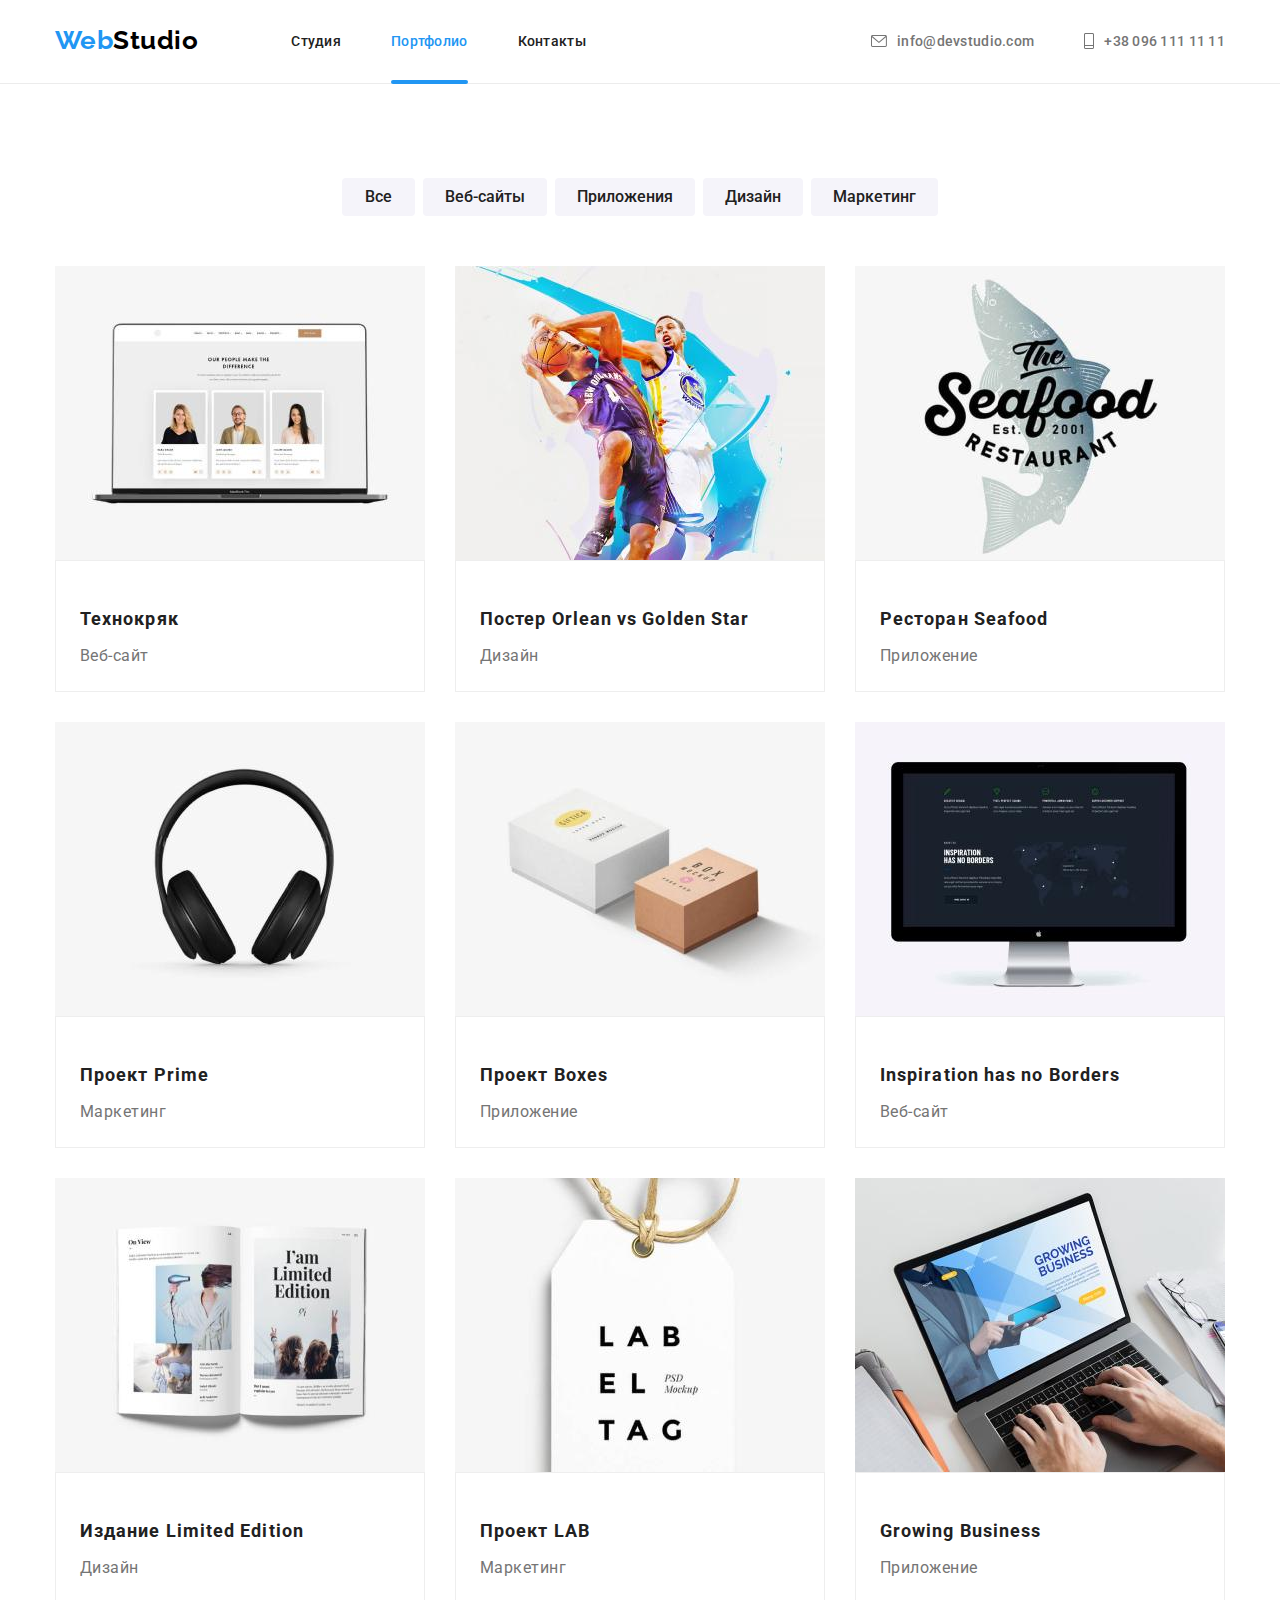
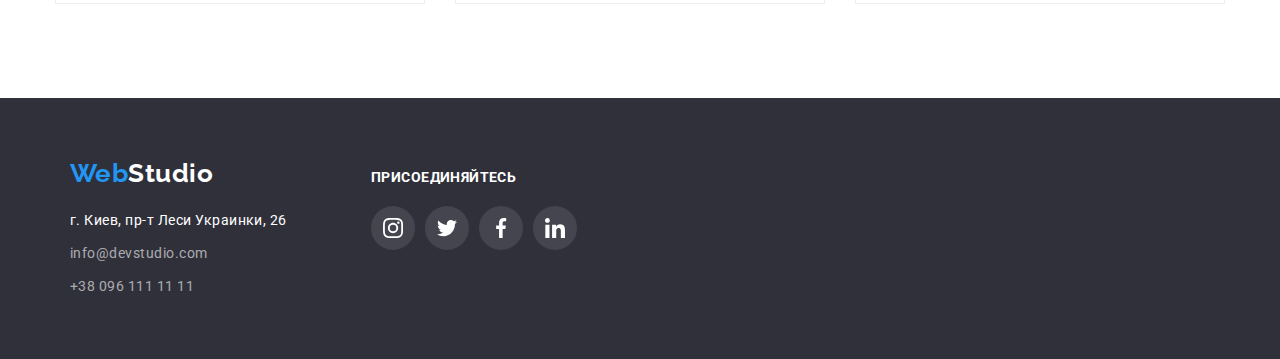
==== portfolio.html @ bbfd522a "добавила модалку" ====
<!DOCTYPE html>
<html lang="ru">

<head>
    <meta charset="UTF-8">
    <meta http-equiv="X-UA-Compatible" content="IE=edge">
    <meta name="viewport" content="width=device-width, initial-scale=1.0">
    <title>Портфолио</title>
    <link rel="preconnect" href="https://fonts.googleapis.com">
    <link rel="preconnect" href="https://fonts.gstatic.com" crossorigin>
    <link
        href="https://fonts.googleapis.com/css2?family=Raleway:wght@700&family=Roboto:wght@400;500;700;900&display=swap"
        rel="stylesheet">
        <link rel="stylesheet" href="https://cdnjs.cloudflare.com/ajax/libs/modern-normalize/1.1.0/modern-normalize.min.css">
    <link rel="stylesheet" href="./css/styles.css">
</head>

<body>
    <!--Шапка сайта-->
    <header>
        <div class="container flex-block">
            <nav class="flex-block">
                <a class="header-logo link" href="index.html">Web<span class="header-logo-half">Studio</span></a>
                <ul class="header-list">
                    <li class="header-item"><a href="./index.html" class="header-link link accent">Студия</a>
                    </li>
                    <li class="header-item"><a href="./portfolio.html" class="header-link link accent current">Портфолио</a>
                    </li>
                    <li class="header-item"><a href="" class="header-link link accent">Контакты</a></li>
                </ul>
            </nav>

            <ul class="header-contacts flex-block">
                <li class="header-item">
                    <a href="mailto:info@devstudio.com" class="contact-mail link accent">
                        <svg class="icon-mail"> 
                            <use href="./images/icons.svg#icon-mail"></use> 
                        </svg> info@devstudio.com
                    </a>
                </li>
                <li class="header-item">
                    <a href="tel:+380961111111" class="contact-phone link accent">
                        <svg class="icon-phone">
                            <use href="./images/icons.svg#icon-phone"></use>
                        </svg>
                        +38 096 111 11 11
                    </a>
                </li>
            </ul>
        </div>
    </header>

    <!--Проекты-->
    <section class="section">
        <div class="container">
            <h1 class="visually-hidden">Проекты</h1>
                <ul class="filters-list">
                    <li class="filter-item"><button class="filter-btn button" type="button">Все</button></li>
                    <li class="filter-item"><button class="filter-btn button" type="button">Веб-сайты</button></li>
                    <li class="filter-item"><button class="filter-btn button" type="button">Приложения</button></li>
                    <li class="filter-item"><button class="filter-btn button" type="button">Дизайн</button></li>
                    <li class="filter-item"><button class="filter-btn button" type="button">Маркетинг</button></li>
                </ul>

                <ul class="project-list">
                    <li class="project-item">
                        <article class="card">
                            <a href="" class="image link">
                                <div class="card-thumb">
                                    <img src="./images/project-1.jpg" alt="ноутбук с карточками на экране" width="370" height="294">
                                    <p class="card-description">Технокряк это современная площадка распространения коронавируса. Компании используют эту платформу для цифрового шпионажа и атак на защищённые сервера конкурентов.</p>
                                </div>
                                <div class="card-content">
                                    <h2 class="project-title">Технокряк</h2>
                                    <p class="project-text">Веб-сайт</p>
                                </div>
                            </a>
                        </article>
                    </li>
                    <li class="project-item">
                        <article class="card">
                            <a href="" class="image link">
                                <div class="card-thumb">
                                    <img src="./images/project-2.jpg" alt="баскетболисты борятся за мяч" width="370" height="294">
                                    <p class="card-description">Технокряк это современная площадка распространения коронавируса. Компании используют эту платформу для цифрового шпионажа и атак на защищённые сервера конкурентов.</p>
                                </div>
                                <div class="card-content">
                                    <h2 class="project-title">Постер <span lang="en"> Orlean vs Golden Star </span> </h2>
                                    <p class="project-text">Дизайн</p>
                                </div>
                            </a>
                        </article>
                    </li>
                    <li class="project-item">
                        <article class="card">
                            <a href="" class="image link">
                                <div class="card-thumb">
                                    <img src="./images/project-3.jpg" alt="рыба и название ресторана Seafood" width="370"
                                    height="294">
                                    <p class="card-description">Технокряк это современная площадка распространения коронавируса. Компании используют эту платформу для цифрового шпионажа и атак на защищённые сервера конкурентов.</p>
                                </div>
                                <div class="card-content">    
                                    <h2 class="project-title">Ресторан <span lang="en"> Seafood</span></h2>
                                    <p class="project-text">Приложение</p>                          
                                </div>
                            </a>
                            </article>
                    </li>
                    <li class="project-item">
                        <article class="card">
                            <a href="" class="image link">
                                <div class="card-thumb">
                                    <img src="./images/project-4.jpg" alt="наушники" width="370" height="294">
                                    <p class="card-description">Технокряк это современная площадка распространения коронавируса. Компании используют эту платформу для цифрового шпионажа и атак на защищённые сервера конкурентов.</p>
                                </div>
                                <div class="card-content">
                                    <h2 class="project-title">Проект <span lang="en"> Prime </span> </h2>
                                    <p class="project-text">Маркетинг</p>
                                </div>
                            </a>
                        </article>
                    </li>
                    <li class="project-item">
                        <article class="card">
                            <a href="" class="image link">
                                <div class="card-thumb">
                                    <img src="./images/project-5.jpg" alt="белая и коричневая коробки" width="370" height="294">
                                    <p class="card-description">Технокряк это современная площадка распространения коронавируса. Компании используют эту платформу для цифрового шпионажа и атак на защищённые сервера конкурентов.</p>    
                                </div>
                                <div class="card-content">
                                    <h2 class="project-title">Проект <span lang="en"> Boxes </span></h2>
                                    <p class="project-text">Приложение</p>   
                                </div>
                            </a>
                        </article>
                    </li>
                    <li class="project-item">
                        <article class="card">
                            <a href="" class="image link">
                                <div class="card-thumb">
                                    <img src="./images/project-6.jpg" alt="веб-сайт на экране монитора" width="370" height="294">
                                    <p class="card-description">Технокряк это современная площадка распространения коронавируса. Компании используют эту платформу для цифрового шпионажа и атак на защищённые сервера конкурентов.</p>
                                </div>
                                <div class="card-content">
                                    <h2 class="project-title"> <span lang="en"> Inspiration has no Borders </span></h2>
                                    <p class="project-text">Веб-сайт</p>
                                </div>
                            </a>
                        </article>
                    </li>
                    <li class="project-item">
                        <article class="card">
                            <a href="" class="image link">
                                <div class="card-thumb">
                                    <img src="./images/project-7.jpg" alt="раскрытый журнал" width="370" height="294">
                                    <p class="card-description">Технокряк это современная площадка распространения коронавируса. Компании используют эту платформу для цифрового шпионажа и атак на защищённые сервера конкурентов.</p>
                                </div>
                                <div class="card-content">
                                    <h2 class="project-title">Издание <span lang="en"> Limited Edition</span></h2>
                                    <p class="project-text">Дизайн</p>
                                </div>
                            </a>
                        </article>
                    </li>
                    <li class="project-item">
                        <article class="card">
                            <a href="" class="image link">
                                <div class="card-thumb">
                                    <img src="./images/project-8.jpg" alt="бирка с надписью Lab El Tag" width="370" height="294">
                                    <p class="card-description">Технокряк это современная площадка распространения коронавируса. Компании используют эту платформу для цифрового шпионажа и атак на защищённые сервера конкурентов.</p>
                                </div>
                                <div class="card-content">
                                    <h2 class="project-title">Проект <span lang="en"> LAB </span></h2>
                                    <p class="project-text">Маркетинг</p>
                                </div>
                            </a>
                        </article>
                    </li>
                    <li class="project-item">
                        <article class="card">
                            <a href="" class="image link">
                                <div class="card-thumb">
                                    <img src="./images/project-9.jpg" alt="надпись Growing Business на экране ноутбука" width="370"
                                    height="294">
                                    <p class="card-description">Технокряк это современная площадка распространения коронавируса. Компании используют эту платформу для цифрового шпионажа и атак на защищённые сервера конкурентов.</p>
                                </div>
                                <div class="card-content">
                                    <h2 class="project-title"><span lang="en"> Growing Business </span></h2>
                                    <p class="project-text">Приложение</p>                         
                                </div>
                            </a>
                            </article>
                    </li>
                </ul>
        </div>
    </section>

    <!--Футер-->
        <!--Футер-->
    <footer class="footer">
        <div class="container aside">
            <div class="container-address">
            <a class="footer-logo link" href="index.html">Web<span class="footer-logo-half">Studio</span></a>
            <address class="footer-address">
                <ul class="footer-list list">
                    <li class="footer-item">
                        <a class="footer-address-text link accent" href="https://goo.gl/maps/qQojJzQmNNbWee9i7"
                            target="_blank" rel="noopener noreferrer">г. Киев, пр-т Леси Украинки, 26</a>
                    </li>
                    <li class="footer-item"><a class="footer-item-link link accent"
                            href="mailto:info@devstudio.com">info@devstudio.com</a></li>
                    <li class="footer-item"><a class="footer-item-link link accent" href="tel:+380961111111">+38 096 111
                            11
                            11</a></li>
                </ul>
            </address>
            </div>
            <div class="footer-links">
                <h2 class="footer-title">присоединяйтесь</h2>
                <ul class="footer-links-list">
                    <li class="footer-links-item">
                        <a href="" class="footer-icons">
                            <svg class="footer-links-icon">
                                <use href="./images/icons.svg#icon-instagram">                        </use>
                            </svg>
                        </a>
                    </li>
                    <li class="footer-links-item">
                        <a href="" class="footer-icons">
                            <svg class="footer-links-icon">
                                <use href="./images/icons.svg#icon-twitter">                        </use>
                            </svg>
                        </a>
                    </li>
                    <li class="footer-links-item">
                        <a href="" class="footer-icons">
                            <svg class="footer-links-icon">
                                <use href="./images/icons.svg#icon-facebook">                        </use>
                            </svg>
                        </a>
                    </li>
                    <li class="footer-links-item">
                        <a href="" class="footer-icons">
                            <svg class="footer-links-icon">
                                <use href="./images/icons.svg#icon-linkedin">                        </use>
                            </svg>
                        </a>
                    </li>
                </ul>
            </div>
        </div>
    </footer>

</body>

</html>
---- css/styles.css ----
:root {
  --current-text-color: #757575;
  --current-title-color: #212121;
  --current-white-color: #ffffff;
  --current-black-color: #000000;
  --accent-color: #2196f3;
  --first-bg-color: #2f303a;
  --second-bg-color: #f5f4fa;
  --current-icon-color: #afb1b8;
  --footer-link-color: rgba(255, 255, 255, 0.6);
  --card-set-gap: 30px;
}

body {
  font-family: Roboto, sans-serif;
  letter-spacing: 0.03em;
  color: var(--current-text-color);
  background-color: var(--current-white-color);
}

h1,
h2,
h3,
p {
  margin: 0px;
}

img {
  display: block;
  max-width: 100%;
  height: auto;
}

ul {
  padding: 0px;
  margin: 0px;
  list-style-type: none;
}

.link {
  text-decoration: none;
  color: var(--current-text-color);
}

.container {
  width: 1200px;
  padding-left: 15px;
  padding-right: 15px;
  margin: 0 auto;
}

.visually-hidden {
  position: absolute;
  white-space: nowrap;
  width: 1px;
  height: 1px;
  overflow: hidden;
  border: 0;
  padding: 0;
  clip: rect(0 0 0 0);
  clip-path: inset(50%);
  margin: -1px;
}

.section {
  padding: 94px 0px;
}


/*------------------------------header-------------------------------*/
header {
  border-bottom: 1px solid #ececec;
}

.nav-main {
  background-color: var(--current-white-color);
}

.flex-block {
  display: flex;
  align-items: center;
}

.header-logo {
  padding-top: 24px;
  padding-bottom: 25px;
  
  font-family: Raleway;
  font-weight: 700;
  font-size: 26px;
  line-height: 1.19;
  color: var(--accent-color);
}

.header-logo-half {
  color: var(--current-black-color);
}

.header-list {
  display: flex;
  margin-left: 93px;
}

.header-link {
  display: flex;
  align-items: center;
  padding-top: 32px;
  padding-bottom: 32px;

  font-weight: 500;
  font-size: 14px;
  line-height: 1.33;
  letter-spacing: 0.02em;
  color: var(--current-title-color);

  transition-property: color;
  transition-duration: 250ms;
  transition-timing-function: cubic-bezier(0.4, 0, 0.2, 1);
}

.accent:hover,
.accent:focus {
  color: var(--accent-color);
}

.current::after {
  content: "";
  width: 100%;
  height: 4px;
  border-radius: 2px;
  background-color: var(--accent-color);
  position: absolute;
  left: 0;
  bottom: -1px;
  
}

.current {
  color: var(--accent-color);
}

.header-list .header-item + .header-item {
  margin-left: 50px;
}

.header-contacts {
  margin-left: auto;
}

.header-item {
  position: relative;

  font-weight: 500;
  font-size: 14px;
  line-height: 1.33;
  letter-spacing: 0.02em;
}

.header-contacts .header-item:not(:last-child) {
  margin-right: 50px;
}

.contact-mail,
.contact-phone {
  display: flex;
  align-items: center;
  padding-top: 32px;
  padding-bottom: 32px;

  transition-property: color;
  transition-duration: 250ms;
  transition-timing-function: cubic-bezier(0.4, 0, 0.2, 1);
}


.icon-mail {
  width: 16px;
  height: 12px;
}

.icon-phone {
  width: 10px;
  height: 16px;
}

.icon-mail,
.icon-phone {
  margin-right: 10px;
  fill: currentColor;
}


/*-----------------------------hero-------------------*/
.hero {
  max-width: 1600px;
  padding-top: 200px;
  padding-bottom: 200px;
  margin-left: auto;
  margin-right: auto;

  background-color: var(--first-bg-color);
  background-image: linear-gradient(to right,
    rgba(47, 48, 58, 0.4),
    rgba(47, 48, 58, 0.4)),
  url(../images/img-hero.jpg);
  background-repeat: no-repeat;
  background-position: center;
  background-size: cover;
}

.hero-title {
  width: 696px;
  margin-left: auto;
  margin-right: auto;
  margin-bottom: 30px;
  padding: 0px;

  font-weight: 900;
  font-size: 44px;
  line-height: 1.36;
  text-align: center;
  letter-spacing: 0.06em;
  text-transform: uppercase;
  color: var(--current-white-color);
}

.hero-btn {
  border-radius: 4px;
  border: transparent;
  padding: 10px 32px;
  margin-left: auto;
  margin-right: auto;
  min-width: 200px;

  font-weight: 700;
  font-size: 16px;
  line-height: 1.87;
  display: flex;
  align-items: center;
  text-align: center;
  letter-spacing: 0.06em;
  color: var(--current-white-color);
  background-color: var(--accent-color);

  transition-property: color,
  background-color,
  box-shadow;
  transition-duration: 250ms;
  transition-timing-function: cubic-bezier(0.4, 0, 0.2, 1);


}

.backdrop {
  position: fixed;
  top: 0;
  left: 0;
  width: 100%;
  height: 100%;

  background-color: rgba(0, 0, 0, 0.2);
  
  opacity: 1;
  z-index: 1  ;

  transition: opacity 250ms cubic-bezier(0.4, 0, 0.2, 1);
}

.backdrop.is-hidden {
  visibility: hidden;
  pointer-events: none;
}

.backdrop.is-hidden .modal{
transform: translate(-50%, -50%) scale(0.9);
}

.modal {
  position: absolute;
  top: 50%;
  left: 50%;
  
  min-width: 528px;
  min-height: 581px;
  padding: 40px;

  box-shadow: 0px 1px 3px rgba(0, 0, 0, 0.12),
  0px 1px 1px rgba(0, 0, 0, 0.14),
  0px 2px 1px rgba(0, 0, 0, 0.2);
  border-radius: 4px;

  transform: translate(-50%, -50%) scale(1);
  background-color: var(--current-white-color);
  transition: 250ms cubic-bezier(0.4, 0, 0.2, 1);
}

.button:hover,
.button:focus {
  cursor: pointer;
  color: var(--current-white-color);
  background-color: var(--accent-color);
  box-shadow: 0px 3px 1px rgba(0, 0, 0, 0.1),
  0px 1px 2px rgba(0, 0, 0, 0.08),
  0px 2px 2px rgba(0, 0, 0, 0.12);
}


.close-btn {
  position: absolute;
  top: 8px;
  right: 8px;
  display: flex;
  align-items: center;
  justify-content: center;
  width: 30px;
  height: 30px;
  padding: 0;
  border-radius: 50%;
  border: 1px solid rgba(0, 0, 0, 0.1);
  

  background-color: var(--current-white-color);

  transition-property: color,
  background-color,
  box-shadow;
  transition-duration: 250ms;
  transition-timing-function: cubic-bezier(0.4, 0, 0.2, 1);
}

.close-icon {
  height: 18px;
  width: 18px;
  fill: var(--current-black-color);
}

.form {
  width: 528px;
  outline: 10px solid tomato;
  margin-left: auto;
  margin-right: auto;
  
}

.form-title {
  font-style: 700;
  font-size: 20px;
  line-height: 1.15;
  align-items: center;
  letter-spacing: 0.03em;
  color: var(--current-black-color);
}

.form-group {
  display: flex;
  flex-direction: column;
  outline: 1px solid blue;
 
}
/*------------------------------features-----------------------*/
.features-list {
  display: flex;
}

.features-item {
  width: 270px;
}

.features-item + .features-item {
  margin-left: 30px;
}

.features-item-title {
  margin-bottom: 10px;
  padding: 0px;
  margin-top: 30px;
  font-weight: 700;
  font-size: 14px;
  line-height: 1.14;
  text-transform: uppercase;
  color: var(--current-title-color);
}

.features-text {
  padding: 0px;
  font-size: 14px;
  line-height: 1.71;
  color: var(--current-text-color);
}

.features-thumb {
  display: flex;
  width: 100%;
  min-height: 120px;
  justify-content: center;

  margin-bottom: 30px;

  align-items: center;

  border-radius: 4px;
  background-color: var(--second-bg-color);
}

.features-icon {
  width: 70px;
  height: 70px;
}
/*------------------------------about-----------------------*/
.about-section {
  padding-bottom: 0px;
}

.about-list {
  display: flex;
  margin-left: -30px;
  margin-top: 50px;
}

.about-item {
  position: relative;

  margin-left: 30px;
  margin-bottom: 0px;
}

.imege-title {
  position: absolute;
  left: 0;
  bottom: 0;

  display: flex;
  align-items: center;
  justify-content: center;
  width: 100%;
  height: 70px;

  font-weight: 700;
  font-size: 14px;
  line-height: 1.14;
  text-align: center;
  vertical-align: top;
  letter-spacing: 0.03em;

  color: var(--current-white-color);
  background-color: rgba(47, 48, 58, 0.8)
  
}

.about-title {
  margin: 0px;
  padding: 0px;
  font-weight: 700;
  font-size: 36px;
  line-height: 1.17;
  text-align: center;
  color: var(--current-title-color);
}

/*------------------------------team-----------------------*/
.team {
  background-color: var(--second-bg-color);
}

.thumb {
  padding-top: 30px;
  padding-bottom: 30px;
  background-color: var(--current-white-color);
  box-shadow: 0px 1px 3px rgba(0, 0, 0, 0.12), 0px 1px 1px rgba(0, 0, 0, 0.14),
    0px 2px 1px rgba(0, 0, 0, 0.2);
  border-radius: 0px 0px 4px 4px;
}

.team-title {
  margin-bottom: 50px;
  padding: 0px;
  font-weight: 700;
  font-size: 36px;
  line-height: 1.17;
  text-align: center;
  color: var(--current-title-color);
}

.team-list {
  display: flex;
  margin-left: auto;
  margin-right: auto;
}

.team-list .team-item:not(:first-child) {
  margin-left: 30px;
}

.team-name {
  font-weight: 500;
  font-size: 16px;
  line-height: 1.19;
  text-align: center;
  color: var(--current-title-color);
}

.team-position {
  margin-top: 10px;
  font-size: 16px;
  line-height: 1.19;
  text-align: center;
  color: var(--current-text-color);
}

.team-links {
  display: flex;
  margin-top: 16px;
  align-items: center;
  justify-content: center;
}


.team-links-item + .team-links-item {
  margin-left: 10px;
}

.team-icons {
  display: flex;
  align-items: center;
  justify-content: center;
  height: 44px;
  width: 44px;
  border-radius: 50%;
  color: var(--current-icon-color);

  transition-property: background-color, color;
  transition-duration: 250ms;
  transition-timing-function: cubic-bezier(0.4, 0, 0.2, 1);
}

.team-links-icon {
  width: 20px;
  height: 20px;
  fill: currentColor;
}

.team-icons:hover,
.team-icons:focus {
  background-color: var(--accent-color);
  color: var(--current-white-color);
}

/*------------------------------clients-----------------------*/
.clients-list {
  display: flex;
  margin-top: 50px;
}

.clients-title {
  font-weight: 700;
  font-size: 36px;
  line-height: 42px;
  text-align: center;
  letter-spacing: 0.03em;
  color: var(--current-black-color);
}

.clients-logo {
  display: flex;
  width: 170px;
  height: 92px;
  justify-content: center;
  align-items: center;
  color: var(--current-icon-color);

  border: 1px solid var(--current-icon-color);
  border-radius: 4px;

  transition-property: border, color;
  transition-duration: 250ms;
  transition-timing-function: cubic-bezier(0.4, 0, 0.2, 1);
}


.clients-icon {
  width: 106px;
  height: 60px;
  fill: currentColor;
}

.clients-logo:hover,
.clients-logo:focus {
  color: var(--accent-color);
  border: 1px solid var(--accent-color);
}

.clients-item + .clients-item {
  margin-left: 30px;
}

/*------------------------------projects-----------------------*/
.filters-list {
  display: flex;
  justify-content: center;
  margin-bottom: 50px;
  align-items: center;
  text-align: left;
}

.filters-list .filter-item:not(:last-child) {
  margin-right: 8px;
}

.project-list {
  display: flex;
  flex-wrap: wrap;
  align-items: center;
  margin-left: calc(-1 * var(--card-set-gap));
  margin-top: calc(-1 * var(--card-set-gap));
}

.filter-btn {
  font-family: inherit;
  font-style: inherit;
  font-weight: 500;
  font-size: 16px;
  line-height: 1.62;
  text-align: center;
  color: var(--current-title-color);
  background-color: var(--second-bg-color);

  border: 0;
  border-radius: 4px;
  min-width: 73px;
  height: 38px;
  padding: 6px 22px;

  transition-property: color,
  background-color,
  box-shadow;
  transition-duration: 250ms;
  transition-timing-function: cubic-bezier(0.4, 0, 0.2, 1);
}

.card-thumb {
  display: flex;
  position: relative;
  width: 370px;
  height: 294px;

  overflow: hidden;
}

.project-item {
  flex-basis: calc(100% / 3 - var(--card-set-gap));
  margin-left: var(--card-set-gap);
  margin-top: var(--card-set-gap);
  cursor: pointer;
}

.card-description {
  position: absolute;

  display: flex;
  align-items: center;
  justify-content: center;
  padding: 63px 24px; 

  width: 100%;
  height: 100%;

  font-size: 18px;
  line-height: 1.33;
  letter-spacing: 0.03em;
  text-align: left;

  opacity: 0;
  background-color: rgba(33, 150, 243, 0.9);
  color: var(--current-white-color);

  transform: translateY(100%);

  transition-property: transform, opacity;
  transition-duration: 250ms;
  transition-timing-function: cubic-bezier(0.4, 0, 0.2, 1);
}

.image:hover .card-description,
.image:focus .card-description {
  transform: translateY(0);
  opacity: 1;
}

.image{
  display: block;

  transition-property: box-shadow;
  transition-duration: 250ms;
  transition-timing-function: cubic-bezier(0.4, 0, 0.2, 1);
}

.image:hover,
.image:focus {
  box-shadow: 0px 1px 1px rgba(0, 0, 0, 0.12),
  0px 4px 4px rgba(0, 0, 0, 0.06),
  1px 4px 6px rgba(0, 0, 0, 0.16);
}

.card-content {
  padding-right: 24px;
  padding-left: 24px;
  padding-top: 20px;
  padding-bottom: 20px;
  border: 1px solid #eeeeee;
  box-sizing: border-box;
}

.project-title {
  padding-top: 20px;
  padding-bottom: 4px;
  font-weight: 700;
  font-size: 18px;
  line-height: 2;
  letter-spacing: 0.06em;
  color: var(--current-title-color);
}

.project-text {
  font-size: 16px;
  line-height: 1.88;
  color: var(--current-text-color);
}

/*------------------------------footer-----------------------*/

.footer {
  max-width: 1600px;
  margin: auto;
  padding-top: 60px;
  padding-bottom: 60px;
  background-color: var(--first-bg-color);
}

.aside {
  display: flex;
  align-items: baseline;
}

.footer-logo {
  font-family: Raleway;
  font-weight: 700;
  font-size: 26px;
  line-height: 1.19;
  color: var(--accent-color);
}

.footer-address {
  margin-top: 20px;
  font-style: normal;
}

.footer-logo-half {
  color: var(--current-white-color);
}

.footer-address-text {
  font-size: 14px;
  line-height: 1.71;
  color: var(--current-white-color);

  transition-property: color;
  transition-duration: 250ms;
  transition-timing-function: cubic-bezier(0.4, 0, 0.2, 1);
}

.footer-item-link {
  font-size: 14px;
  line-height: 1.71;
  color: var(--footer-link-color);

  transition-property: color;
  transition-duration: 250ms;
  transition-timing-function: cubic-bezier(0.4, 0, 0.2, 1);
}

.footer-item:not(:last-child) {
  margin-bottom: 9px;
}

.footer-title {
  font-weight: 700;
  font-size: 14px;
  line-height: 1.14;
  letter-spacing: 0.03em;
  text-transform: uppercase;
  color: var(--current-white-color);
}

.container-address {
  margin: 0;
  padding: 0;
  margin-left: 15px;
  width: 231px;
}

.footer-links-list {
  display: flex;
  margin-top: 20px;
}

.footer-links {
  margin-left: 70px;
}

.footer-icons {
  display: flex;
  width: 44px;
  height: 44px;
  align-items: center;
  justify-content: center;
  border-radius: 50%;
  background-color: rgba(255, 255, 255, 0.1);

  transition-property: background-color;
  transition-duration: 250ms;
  transition-timing-function: cubic-bezier(0.4, 0, 0.2, 1);
}

.footer-links-item + .footer-links-item {
  margin-left: 10px;
}

.footer-links-icon {
  width: 20px;
  height: 20px;
  fill: var(--current-white-color);
}

.footer-icons:hover,
.footer-icons:focus {
  background-color: var(--accent-color);
}
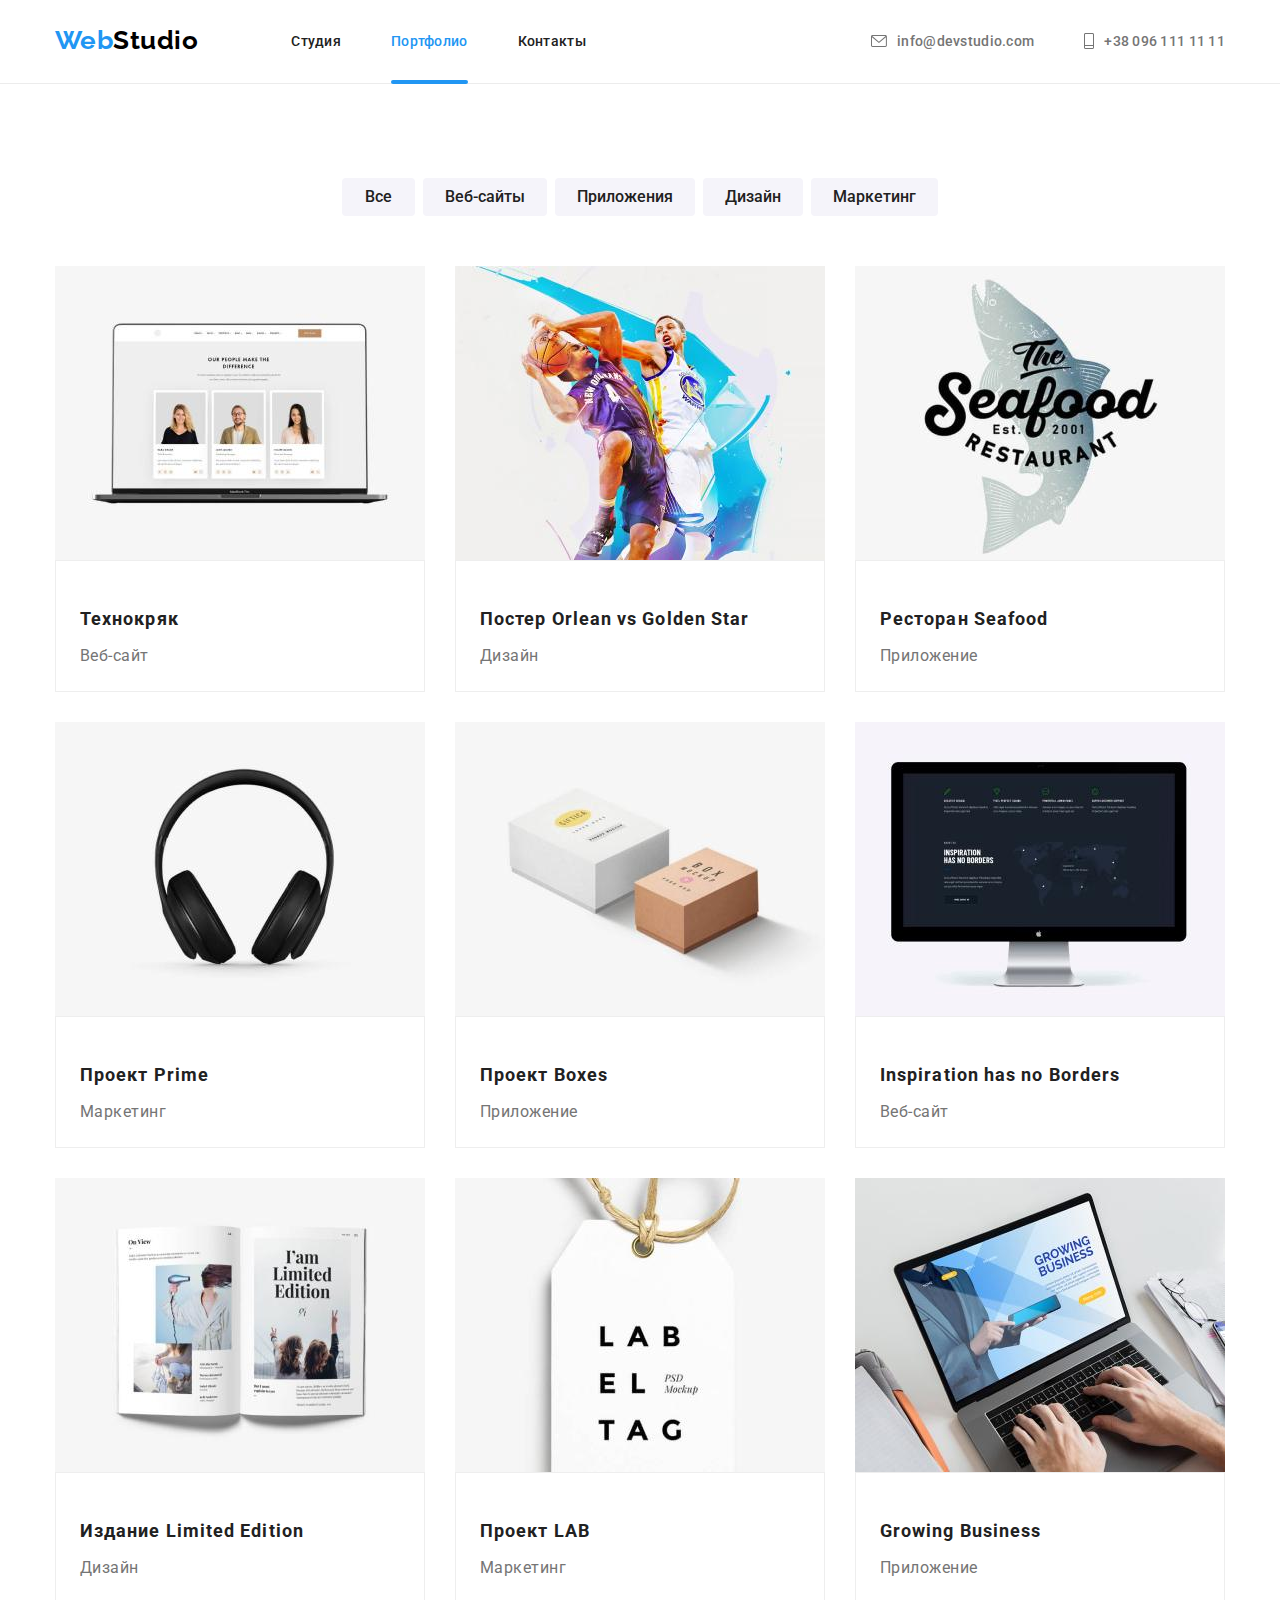
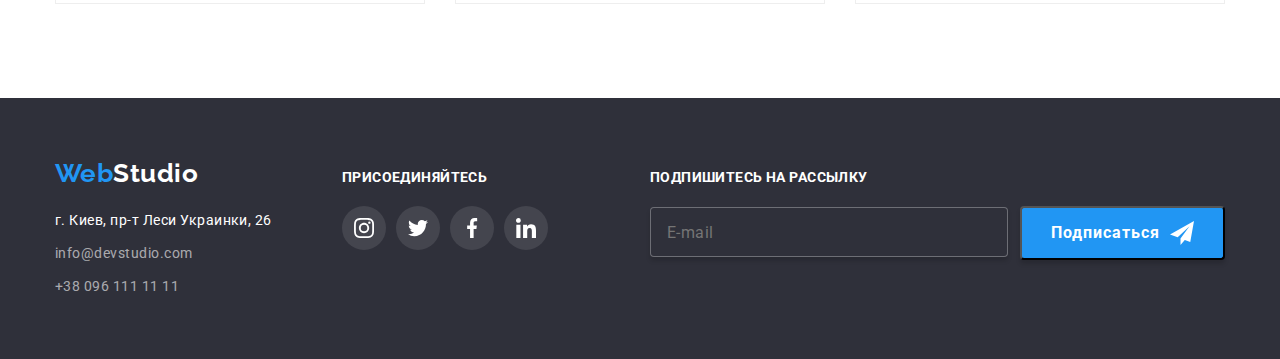
==== commit 5a11586b: "finish" ====
--- a/portfolio.html
+++ b/portfolio.html
@@ -248,6 +248,23 @@
                     </li>
                 </ul>
             </div>
+
+            <form class="footer-form">
+                <label class="footer-label">
+                    <span class="form-label-text">Подпишитесь на рассылку</span>
+                    <input
+                    class="footer-form-input"
+                    type="email"
+                    name="email"
+                    placeholder="E-mail"/>
+                </label>
+            <button class="button form-btn" type="submit">
+                <span class="form-btn-text">Подписаться</span>
+                <svg class="form-icon-send">
+                    <use href="./images/icons.svg#icon-send"></use>
+                </svg>
+            </button>
+            </form>
         </div>
     </footer>
 
--- a/css/styles.css
+++ b/css/styles.css
@@ -4,6 +4,7 @@
   --current-white-color: #ffffff;
   --current-black-color: #000000;
   --accent-color: #2196f3;
+  --hero-btn-accent-color: #188ce8;
   --first-bg-color: #2f303a;
   --second-bg-color: #f5f4fa;
   --current-icon-color: #afb1b8;
@@ -172,7 +173,6 @@
   transition-timing-function: cubic-bezier(0.4, 0, 0.2, 1);
 }
 
-
 .icon-mail {
   width: 16px;
   height: 12px;
@@ -225,8 +225,9 @@
 }
 
 .hero-btn {
-  border-radius: 4px;
-  border: transparent;
+  display: flex;
+  align-items: center;
+  justify-content: center;
   padding: 10px 32px;
   margin-left: auto;
   margin-right: auto;
@@ -241,14 +242,14 @@
   letter-spacing: 0.06em;
   color: var(--current-white-color);
   background-color: var(--accent-color);
+  border-radius: 4px;
+  border: transparent;
 
   transition-property: color,
   background-color,
   box-shadow;
   transition-duration: 250ms;
   transition-timing-function: cubic-bezier(0.4, 0, 0.2, 1);
-
-
 }
 
 .backdrop {
@@ -317,12 +318,10 @@
   padding: 0;
   border-radius: 50%;
   border: 1px solid rgba(0, 0, 0, 0.1);
-  
 
   background-color: var(--current-white-color);
 
   transition-property: color,
-  background-color,
   box-shadow;
   transition-duration: 250ms;
   transition-timing-function: cubic-bezier(0.4, 0, 0.2, 1);
@@ -331,19 +330,19 @@
 .close-icon {
   height: 18px;
   width: 18px;
-  fill: var(--current-black-color);
-}
-
-.form {
-  width: 528px;
-  outline: 10px solid tomato;
-  margin-left: auto;
-  margin-right: auto;
-  
+  fill: currentColor;
+}
+
+.close:hover,
+.close:focus {
+  cursor: pointer;
+  color: var(--accent-color);
 }
 
 .form-title {
-  font-style: 700;
+  margin-bottom: 12px;
+
+  font-weight: 700;
   font-size: 20px;
   line-height: 1.15;
   align-items: center;
@@ -351,12 +350,123 @@
   color: var(--current-black-color);
 }
 
-.form-group {
-  display: flex;
-  flex-direction: column;
-  outline: 1px solid blue;
- 
-}
+.form-label {
+  position: relative;
+  display: block;
+  text-align: left;
+  margin-bottom: 10px;
+}
+
+.form-label:last-of-type {
+  display: flex;
+  align-items: center;
+  justify-content: center;
+  margin-bottom: 30px;
+  text-align: center;
+}
+
+.form-label:last-of-type:focus-within {
+  outline: 1px solid var(--accent-color);
+}
+
+.form-item {
+  font-size: 14px;
+  line-height: 1.71;
+  letter-spacing: 0.03em;
+
+color: var(--current-text-color);
+}
+
+.form-input,
+.form-comment {
+  display: block;
+  width: 100%;
+  height: 40px;
+  margin: 0;
+  padding: 0;
+  padding: 11px 12px;
+
+  border: 1px solid rgba(33, 33, 33, 0.2);
+  border-radius: 4px;
+
+  transition-property: border;
+  transition-duration: var(--duration);
+  transition-timing-function: var(--function);
+}
+
+.form-input:focus-visible,
+.form-input:focus,
+.form-comment:focus-visible,
+.form-comment:focus {
+  border: 1px solid var(--accent-color);
+  outline: -webkit-focus-ring-color auto 0px;
+}
+
+.form-comment {
+  display: block;
+  height: 120px;
+  width: 100%;
+  margin: 0;
+  margin-bottom: 20px;
+  padding: 12px 16px;
+
+  border-color: rgba(33, 33, 33, 0.2);
+  border-radius: 4px;
+}
+
+.form-icon {
+  position: absolute;
+  bottom: 11px;
+  left: 12px;
+
+  width: 18px;
+  height: 18px;
+}
+
+.icon-check {
+  margin-right: 7px;
+  width: 16px;
+  height: 15px;
+
+  border: 2px solid var(--current-black-color);
+  border-radius: 4px;
+  fill: var(--current-white-color);
+
+  transition-property: fill,
+  border;
+  transition-duration: 250ms;
+  transition-timing-function: cubic-bezier(0.4, 0, 0.2, 1);
+}
+
+.link-agreement {
+  color: var(--accent-color);
+}
+
+.checkbox {
+  position: absolute;
+  bottom: 0;
+  left: 0;
+    width: 1px;
+    height: 1px;
+    margin: -1px;
+    border: 0;
+    padding: 0;
+    clip: rect(0 0 0 0);
+    overflow: hidden;
+
+
+
+}
+
+.checkbox:checked + .icon-check {
+  margin-right: 7px;
+  width: 16px;
+  height: 15px;
+  border: 2px solid transparent;
+  border-radius: 4px;
+  fill: var(--accent-color);
+}
+
 /*------------------------------features-----------------------*/
 .features-list {
   display: flex;
@@ -366,7 +476,7 @@
   width: 270px;
 }
 
-.features-item + .features-item {
+.features-item+.features-item {
   margin-left: 30px;
 }
 
@@ -792,10 +902,7 @@
 }
 
 .container-address {
-  margin: 0;
-  padding: 0;
-  margin-left: 15px;
-  width: 231px;
+  margin-right: 70px;
 }
 
 .footer-links-list {
@@ -804,7 +911,7 @@
 }
 
 .footer-links {
-  margin-left: 70px;
+  margin-right: auto;
 }
 
 .footer-icons {
@@ -834,4 +941,72 @@
 .footer-icons:hover,
 .footer-icons:focus {
   background-color: var(--accent-color);
+}
+
+.form-label-text {
+  display: block;
+  margin-bottom: 20px;
+  font-size: 14px;
+  line-height: 1.14;
+  font-weight: 700;
+  letter-spacing: 0.03em;
+  text-transform: uppercase;
+
+  color: var(--current-white-color);
+}
+
+.footer-form-input {
+  width: 358px;
+  height: 50px;
+  margin-right: 8px;
+  padding-left: 16px;
+
+  line-height: 20px;
+  letter-spacing: 0.03em;
+
+  color: rgba(255, 255, 255, 0.6);
+
+  background-color: var(--first-bg-color);
+
+  border: 1px solid rgba(255, 255, 255, 0.3);
+
+  box-shadow: 0px 4px 4px rgba(0, 0, 0, 0.15);
+  border-radius: 4px;
+}
+
+.form-btn {
+  display: inline-flex;
+  align-items: center;
+  justify-content: center;
+  min-width: 200px;
+  min-height: 50px;
+  padding: 10px 29px;
+
+  color: var(--current-white-color);
+  font-weight: 700;
+  line-height: 1.87;
+  letter-spacing: 0.06em;
+
+  background: var(--accent-color);
+  box-shadow: 0px 4px 4px rgba(0, 0, 0, 0.15);
+  border-radius: 4px;
+
+  transition-property: background-color;
+  transition-duration: 250ms;
+  transition-timing-function: cubic-bezier(0.4, 0, 0.2, 1);
+}
+
+.form-btn:focus,
+.form-btn:hover {
+  background-color: var(--hero-btn-accent-color);
+}
+
+.form-btn-text {
+  margin-right: 10px;
+}
+
+.form-icon-send {
+  width: 24px;
+  height: 24px;
+  fill: currentColor;
 }